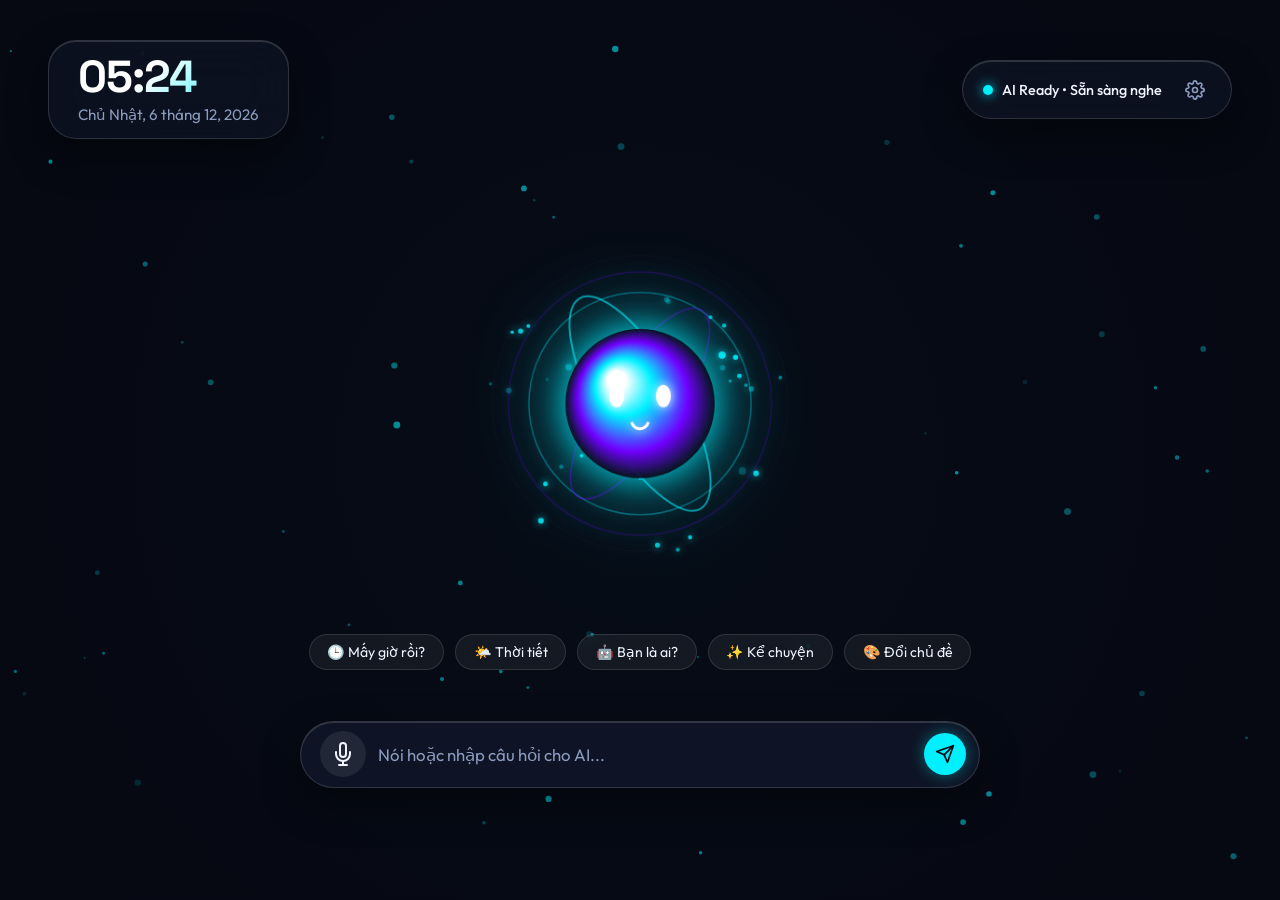
==== AmazingDesktop.app/Contents/Resources/web/index.html @ abd6009e "ok" ====
<!DOCTYPE html>
<html lang="vi">
<head>
    <meta charset="UTF-8">
    <meta name="viewport" content="width=device-width, initial-scale=1.0">
    <title>Amazing Desktop Mac - Interactive AI Web Wallpaper</title>
    <!-- Google Fonts -->
    <link rel="preconnect" href="https://fonts.googleapis.com">
    <link rel="preconnect" href="https://fonts.gstatic.com" crossorigin>
    <link href="https://fonts.googleapis.com/css2?family=Outfit:wght@300;400;500;600;700&family=Space+Grotesk:wght@400;500;700&display=swap" rel="stylesheet">
    <link rel="stylesheet" href="css/style.css">
</head>
<body class="theme-cyan">
    <!-- Dynamic Ambient Background Canvas -->
    <canvas id="bgCanvas"></canvas>

    <!-- Main Wallpaper Container -->
    <main class="wallpaper-container">
        
        <!-- Top Status Bar & Clock Widget -->
        <header class="top-bar">
            <div class="clock-widget glass-card">
                <div class="time-display" id="timeDisplay">00:00<span class="seconds-display" id="secondsDisplay">:00</span></div>
                <div class="date-display" id="dateDisplay">Thứ Năm, 10 Tháng 9, 2026</div>
            </div>

            <div class="ai-status-widget glass-card">
                <div class="status-indicator" id="statusIndicator">
                    <span class="status-dot"></span>
                    <span class="status-text" id="statusText">AI Ready • Sẵn sàng nghe</span>
                </div>
                <button class="settings-toggle-btn" id="settingsToggleBtn" title="Cài đặt & Theme">
                    <svg width="20" height="20" viewBox="0 0 24 24" fill="none" stroke="currentColor" stroke-width="2" stroke-linecap="round" stroke-linejoin="round">
                        <circle cx="12" cy="12" r="3"></circle>
                        <path d="M19.4 15a1.65 1.65 0 0 0 .33 1.82l.06.06a2 2 0 0 1 0 2.83 2 2 0 0 1-2.83 0l-.06-.06a1.65 1.65 0 0 0-1.82-.33 1.65 1.65 0 0 0-1 1.51V21a2 2 0 0 1-2 2 2 2 0 0 1-2-2v-.09A1.65 1.65 0 0 0 9 19.4a1.65 1.65 0 0 0-1.82.33l-.06.06a2 2 0 0 1-2.83 0 2 2 0 0 1 0-2.83l.06-.06a1.65 1.65 0 0 0 .33-1.82 1.65 1.65 0 0 0-1.51-1H3a2 2 0 0 1-2-2 2 2 0 0 1 2-2h.09A1.65 1.65 0 0 0 4.6 9a1.65 1.65 0 0 0-.33-1.82l-.06-.06a2 2 0 0 1 0-2.83 2 2 0 0 1 2.83 0l.06.06a1.65 1.65 0 0 0 1.82.33H9a1.65 1.65 0 0 0 1-1.51V3a2 2 0 0 1 2-2 2 2 0 0 1 2 2v.09a1.65 1.65 0 0 0 1 1.51 1.65 1.65 0 0 0 1.82-.33l.06-.06a2 2 0 0 1 2.83 0 2 2 0 0 1 0 2.83l-.06.06a1.65 1.65 0 0 0-.33 1.82V9a1.65 1.65 0 0 0 1.51 1H21a2 2 0 0 1 2 2 2 2 0 0 1-2 2h-.09a1.65 1.65 0 0 0-1.51 1z"></path>
                    </svg>
                </button>
            </div>
        </header>

        <!-- Center AI Character Stage -->
        <section class="character-stage">
            <!-- Floating Speech Bubble Overlay -->
            <div class="speech-bubble glass-card" id="speechBubble">
                <div class="bubble-tag" id="bubbleTag">AI Companion</div>
                <div class="bubble-content" id="bubbleText">Xin chào! Tôi là AI Companion trên hình nền của bạn. Hãy nhấn nút micro hoặc nói chuyện để giao tiếp!</div>
            </div>

            <!-- Canvas AI Character & Audio Visualizer Ring -->
            <div class="avatar-canvas-wrapper" id="avatarWrapper">
                <canvas id="characterCanvas" width="450" height="450"></canvas>
            </div>

            <!-- Quick Action Chips -->
            <div class="quick-chips">
                <button class="chip-btn" data-query="Mấy giờ rồi?">🕒 Mấy giờ rồi?</button>
                <button class="chip-btn" data-query="Thời tiết hôm nay thế nào?">🌤️ Thời tiết</button>
                <button class="chip-btn" data-query="Giới thiệu bản thân đi">🤖 Bạn là ai?</button>
                <button class="chip-btn" data-query="Kể cho tôi một câu chuyện ngắn">✨ Kể chuyện</button>
                <button class="chip-btn" data-query="Đổi màu hình nền">🎨 Đổi chủ đề</button>
            </div>
        </section>

        <!-- Bottom Controls & Chat Input Bar -->
        <footer class="bottom-bar">
            <div class="chat-input-wrapper glass-card">
                <button class="mic-btn" id="micBtn" title="Bật/Tắt Micro lắng nghe">
                    <svg width="24" height="24" viewBox="0 0 24 24" fill="none" stroke="currentColor" stroke-width="2" stroke-linecap="round" stroke-linejoin="round">
                        <path d="M12 1a3 3 0 0 0-3 3v8a3 3 0 0 0 6 0V4a3 3 0 0 0-3-3z"></path>
                        <path d="M19 10v2a7 7 0 0 1-14 0v-2"></path>
                        <line x1="12" y1="19" x2="12" y2="23"></line>
                        <line x1="8" y1="23" x2="16" y2="23"></line>
                    </svg>
                </button>
                <input type="text" id="chatInput" placeholder="Nói hoặc nhập câu hỏi cho AI..." autocomplete="off">
                <button class="send-btn" id="sendBtn" title="Gửi tin nhắn">
                    <svg width="20" height="20" viewBox="0 0 24 24" fill="none" stroke="currentColor" stroke-width="2" stroke-linecap="round" stroke-linejoin="round">
                        <line x1="22" y1="2" x2="11" y2="13"></line>
                        <polygon points="22 2 15 22 11 13 2 9 22 2"></polygon>
                    </svg>
                </button>
            </div>
        </footer>

        <!-- Settings & Customization Drawer Panel -->
        <div class="settings-drawer glass-card" id="settingsDrawer">
            <div class="drawer-header">
                <h3>Cấu hình AI Wallpaper</h3>
                <button class="close-drawer-btn" id="closeDrawerBtn">&times;</button>
            </div>
            <div class="drawer-body">
                <div class="setting-group">
                    <label for="apiKeyInput">Gemini API Key (Tùy chọn)</label>
                    <input type="password" id="apiKeyInput" placeholder="AIzaSy... (Nếu không nhập sẽ dùng Offline AI)">
                    <small>Nhập API Key từ Google AI Studio để AI trả lời thông minh theo ngữ cảnh.</small>
                </div>

                <div class="setting-group">
                    <label>Chủ đề giao diện (Theme)</label>
                    <div class="theme-options">
                        <button class="theme-btn active" data-theme="theme-cyan">Cyber Cyan</button>
                        <button class="theme-btn" data-theme="theme-purple">Deep Purple</button>
                        <button class="theme-btn" data-theme="theme-emerald">Emerald Aurora</button>
                        <button class="theme-btn" data-theme="theme-sunset">Neon Sunset</button>
                    </div>
                </div>

                <div class="setting-group">
                    <label for="voiceSelect">Giọng nói AI (TTS Voice)</label>
                    <select id="voiceSelect"></select>
                </div>

                <div class="setting-group">
                    <label for="particleDensity">Mật độ hạt hiệu ứng</label>
                    <input type="range" id="particleDensity" min="20" max="120" value="60">
                </div>

                <div class="setting-group">
                    <button class="save-settings-btn" id="saveSettingsBtn">Lưu Cài Đặt</button>
                </div>
            </div>
        </div>

    </main>

    <!-- Scripts -->
    <script src="js/ai.js"></script>
    <script src="js/voice.js"></script>
    <script src="js/character.js"></script>
    <script src="js/app.js"></script>
</body>
</html>
---- AmazingDesktop.app/Contents/Resources/web/css/style.css ----
/* ==========================================================================
   Amazing Desktop Mac - CSS Design System & Theme Styling
   ========================================================================== */

:root {
    /* Base Color Tokens */
    --font-primary: 'Outfit', sans-serif;
    --font-mono: 'Space Grotesk', monospace;
    
    --bg-dark: #070913;
    --card-bg: rgba(18, 24, 43, 0.55);
    --card-border: rgba(255, 255, 255, 0.14);
    --card-border-glow: rgba(0, 240, 255, 0.4);
    
    /* Default Theme: Cyber Cyan */
    --primary-color: #00f0ff;
    --primary-glow: rgba(0, 240, 255, 0.4);
    --secondary-color: #7000ff;
    --accent-color: #ff007b;
    --text-main: #f0f4ff;
    --text-muted: #8a9bbd;
    --glass-blur: blur(24px);

    --radius-sm: 10px;
    --radius-md: 18px;
    --radius-lg: 28px;
    --radius-full: 9999px;
}

/* Theme Options */
body.theme-purple {
    --primary-color: #a855f7;
    --primary-glow: rgba(168, 85, 247, 0.4);
    --secondary-color: #ec4899;
    --accent-color: #3b82f6;
}

body.theme-emerald {
    --primary-color: #10b981;
    --primary-glow: rgba(16, 185, 129, 0.4);
    --secondary-color: #06b6d4;
    --accent-color: #f59e0b;
}

body.theme-sunset {
    --primary-color: #ff5e62;
    --primary-glow: rgba(255, 94, 98, 0.4);
    --secondary-color: #ff9966;
    --accent-color: #8a2be2;
}

/* Reset & Global Rules */
* {
    margin: 0;
    padding: 0;
    box-sizing: border-box;
    user-select: none;
    -webkit-user-select: none;
}

input, textarea, select {
    user-select: text !important;
    -webkit-user-select: text !important;
}

html, body {
    width: 100vw;
    height: 100vh;
    overflow: hidden;
    background-color: var(--bg-dark);
    font-family: var(--font-primary);
    color: var(--text-main);
}

/* Canvas Background */
#bgCanvas {
    position: fixed;
    top: 0;
    left: 0;
    width: 100vw;
    height: 100vh;
    z-index: 0;
    pointer-events: none;
}

/* Wallpaper Main Container */
.wallpaper-container {
    position: relative;
    z-index: 1;
    width: 100vw;
    height: 100vh;
    display: flex;
    flex-direction: column;
    justify-content: space-between;
    padding: 2.5rem 3rem;
}

/* Glassmorphism Card Utility */
.glass-card {
    background: var(--card-bg);
    backdrop-filter: var(--glass-blur);
    -webkit-backdrop-filter: var(--glass-blur);
    border: 1px solid var(--card-border);
    box-shadow: 0 16px 40px rgba(0, 0, 0, 0.37),
                inset 0 1px 0 rgba(255, 255, 255, 0.15);
    border-radius: var(--radius-md);
    transition: all 0.3s cubic-bezier(0.16, 1, 0.3, 1);
}

/* Top Bar Styling */
.top-bar {
    display: flex;
    justify-content: space-between;
    align-items: center;
    width: 100%;
}

.clock-widget {
    padding: 0.9rem 1.8rem;
    border-radius: var(--radius-lg);
}

.time-display {
    font-family: var(--font-mono);
    font-size: 2.8rem;
    font-weight: 700;
    line-height: 1;
    letter-spacing: -1px;
    background: linear-gradient(135deg, #ffffff 40%, var(--primary-color) 100%);
    -webkit-background-clip: text;
    -webkit-text-fill-color: transparent;
}

.seconds-display {
    font-size: 1.5rem;
    opacity: 0.8;
}

.date-display {
    font-size: 0.95rem;
    color: var(--text-muted);
    margin-top: 0.3rem;
    font-weight: 400;
}

/* AI Status Widget */
.ai-status-widget {
    display: flex;
    align-items: center;
    gap: 1rem;
    padding: 0.75rem 1.25rem;
    border-radius: var(--radius-full);
}

.status-indicator {
    display: flex;
    align-items: center;
    gap: 0.6rem;
}

.status-dot {
    width: 10px;
    height: 10px;
    border-radius: 50%;
    background-color: var(--primary-color);
    box-shadow: 0 0 12px var(--primary-color);
    animation: statusPulse 2s infinite ease-in-out;
}

@keyframes statusPulse {
    0%, 100% { transform: scale(1); opacity: 1; }
    50% { transform: scale(1.3); opacity: 0.6; }
}

.status-text {
    font-size: 0.9rem;
    font-weight: 500;
    color: var(--text-main);
}

.settings-toggle-btn {
    background: transparent;
    border: none;
    color: var(--text-muted);
    cursor: pointer;
    display: flex;
    align-items: center;
    justify-content: center;
    padding: 0.4rem;
    border-radius: 50%;
    transition: all 0.2s ease;
}

.settings-toggle-btn:hover {
    color: var(--primary-color);
    background: rgba(255, 255, 255, 0.08);
    transform: rotate(45deg);
}

/* Center Character Stage */
.character-stage {
    display: flex;
    flex-direction: column;
    align-items: center;
    justify-content: center;
    position: relative;
    margin: auto 0;
}

/* Speech Bubble */
.speech-bubble {
    position: absolute;
    top: -100px;
    max-width: 480px;
    padding: 1rem 1.5rem;
    border-radius: var(--radius-md);
    text-align: center;
    opacity: 0;
    transform: translateY(15px) scale(0.95);
    transition: all 0.4s cubic-bezier(0.34, 1.56, 0.64, 1);
    pointer-events: none;
    z-index: 10;
}

.speech-bubble.active {
    opacity: 1;
    transform: translateY(0) scale(1);
    pointer-events: auto;
}

.bubble-tag {
    font-size: 0.75rem;
    text-transform: uppercase;
    letter-spacing: 1px;
    color: var(--primary-color);
    margin-bottom: 0.3rem;
    font-weight: 600;
}

.bubble-content {
    font-size: 1.05rem;
    line-height: 1.45;
    color: var(--text-main);
}

/* Avatar Canvas Wrapper */
.avatar-canvas-wrapper {
    position: relative;
    width: 420px;
    height: 420px;
    display: flex;
    align-items: center;
    justify-content: center;
}

#characterCanvas {
    width: 100%;
    height: 100%;
    cursor: pointer;
    filter: drop-shadow(0 0 35px var(--primary-glow));
    transition: transform 0.3s ease;
}

#characterCanvas:hover {
    transform: scale(1.03);
}

/* Quick Chips */
.quick-chips {
    display: flex;
    flex-wrap: wrap;
    justify-content: center;
    gap: 0.7rem;
    margin-top: 1.5rem;
}

.chip-btn {
    background: rgba(255, 255, 255, 0.06);
    border: 1px solid rgba(255, 255, 255, 0.12);
    color: var(--text-main);
    padding: 0.5rem 1.1rem;
    border-radius: var(--radius-full);
    font-size: 0.88rem;
    font-family: var(--font-primary);
    cursor: pointer;
    backdrop-filter: blur(10px);
    transition: all 0.25s ease;
}

.chip-btn:hover {
    background: rgba(255, 255, 255, 0.15);
    border-color: var(--primary-color);
    box-shadow: 0 0 16px var(--primary-glow);
    transform: translateY(-2px);
}

/* Bottom Bar Chat Input */
.bottom-bar {
    width: 100%;
    display: flex;
    justify-content: center;
    margin-bottom: 4.5rem; /* Elevates chat bar safely above macOS Dock */
    position: relative;
    z-index: 20;
}

.chat-input-wrapper {
    width: 100%;
    max-width: 680px;
    display: flex;
    align-items: center;
    padding: 0.6rem 0.8rem 0.6rem 1.2rem;
    border-radius: var(--radius-full);
    gap: 0.75rem;
    background: rgba(18, 24, 43, 0.75);
    border: 1px solid var(--card-border);
    transition: all 0.3s ease;
}

.chat-input-wrapper:focus-within {
    border-color: var(--primary-color);
    box-shadow: 0 0 25px var(--primary-glow);
    background: rgba(18, 24, 43, 0.9);
}

.mic-btn {
    width: 46px;
    height: 46px;
    border-radius: 50%;
    border: none;
    background: rgba(255, 255, 255, 0.08);
    color: var(--text-main);
    display: flex;
    align-items: center;
    justify-content: center;
    cursor: pointer;
    transition: all 0.3s ease;
    flex-shrink: 0;
}

.mic-btn:hover {
    background: rgba(255, 255, 255, 0.18);
    color: var(--primary-color);
}

.mic-btn.listening {
    background: #ff0055;
    color: #ffffff;
    box-shadow: 0 0 25px #ff0055;
    animation: micPulse 1.2s infinite ease-in-out;
}

@keyframes micPulse {
    0%, 100% { transform: scale(1); }
    50% { transform: scale(1.1); }
}

.chat-input-wrapper input {
    flex: 1;
    background: transparent;
    border: none;
    outline: none;
    color: var(--text-main);
    font-size: 1.05rem;
    font-family: var(--font-primary);
    padding: 0.3rem 0;
    cursor: text;
}

.chat-input-wrapper input::placeholder {
    color: var(--text-muted);
}

.send-btn {
    width: 42px;
    height: 42px;
    border-radius: 50%;
    border: none;
    background: var(--primary-color);
    color: #070913;
    display: flex;
    align-items: center;
    justify-content: center;
    cursor: pointer;
    transition: all 0.25s ease;
    box-shadow: 0 0 15px var(--primary-glow);
    flex-shrink: 0;
}

.send-btn:hover {
    transform: scale(1.08);
    box-shadow: 0 0 25px var(--primary-color);
}

/* Settings Drawer Panel */
.settings-drawer {
    position: fixed;
    top: 50%;
    left: 50%;
    transform: translate(-50%, -50%) scale(0.9);
    width: 90%;
    max-width: 480px;
    z-index: 100;
    opacity: 0;
    pointer-events: none;
    transition: all 0.35s cubic-bezier(0.16, 1, 0.3, 1);
    padding: 1.8rem;
    border-radius: var(--radius-lg);
}

.settings-drawer.open {
    opacity: 1;
    pointer-events: auto;
    transform: translate(-50%, -50%) scale(1);
}

.drawer-header {
    display: flex;
    justify-content: space-between;
    align-items: center;
    margin-bottom: 1.5rem;
    border-bottom: 1px solid rgba(255, 255, 255, 0.1);
    padding-bottom: 0.8rem;
}

.drawer-header h3 {
    font-size: 1.25rem;
    font-weight: 600;
    color: var(--primary-color);
}

.close-drawer-btn {
    background: transparent;
    border: none;
    color: var(--text-muted);
    font-size: 1.8rem;
    cursor: pointer;
    line-height: 1;
}

.setting-group {
    margin-bottom: 1.4rem;
    display: flex;
    flex-direction: column;
    gap: 0.5rem;
}

.setting-group label {
    font-size: 0.9rem;
    font-weight: 500;
    color: var(--text-main);
}

.setting-group input[type="text"],
.setting-group input[type="password"],
.setting-group select {
    width: 100%;
    padding: 0.75rem 1rem;
    background: rgba(0, 0, 0, 0.4);
    border: 1px solid rgba(255, 255, 255, 0.15);
    border-radius: var(--radius-sm);
    color: var(--text-main);
    font-family: var(--font-primary);
    font-size: 0.92rem;
    outline: none;
}

.setting-group input:focus,
.setting-group select:focus {
    border-color: var(--primary-color);
    box-shadow: 0 0 12px var(--primary-glow);
}

.setting-group small {
    font-size: 0.78rem;
    color: var(--text-muted);
}

.theme-options {
    display: grid;
    grid-template-columns: repeat(2, 1fr);
    gap: 0.6rem;
}

.theme-btn {
    padding: 0.6rem;
    background: rgba(255, 255, 255, 0.05);
    border: 1px solid rgba(255, 255, 255, 0.12);
    border-radius: var(--radius-sm);
    color: var(--text-main);
    cursor: pointer;
    font-family: var(--font-primary);
    font-size: 0.85rem;
    transition: all 0.2s ease;
}

.theme-btn.active, .theme-btn:hover {
    border-color: var(--primary-color);
    background: rgba(255, 255, 255, 0.15);
    color: var(--primary-color);
}

.save-settings-btn {
    width: 100%;
    padding: 0.85rem;
    background: var(--primary-color);
    color: #070913;
    border: none;
    border-radius: var(--radius-sm);
    font-weight: 600;
    font-size: 0.95rem;
    cursor: pointer;
    transition: all 0.2s ease;
    box-shadow: 0 0 20px var(--primary-glow);
}

.save-settings-btn:hover {
    transform: translateY(-2px);
    box-shadow: 0 0 30px var(--primary-color);
}
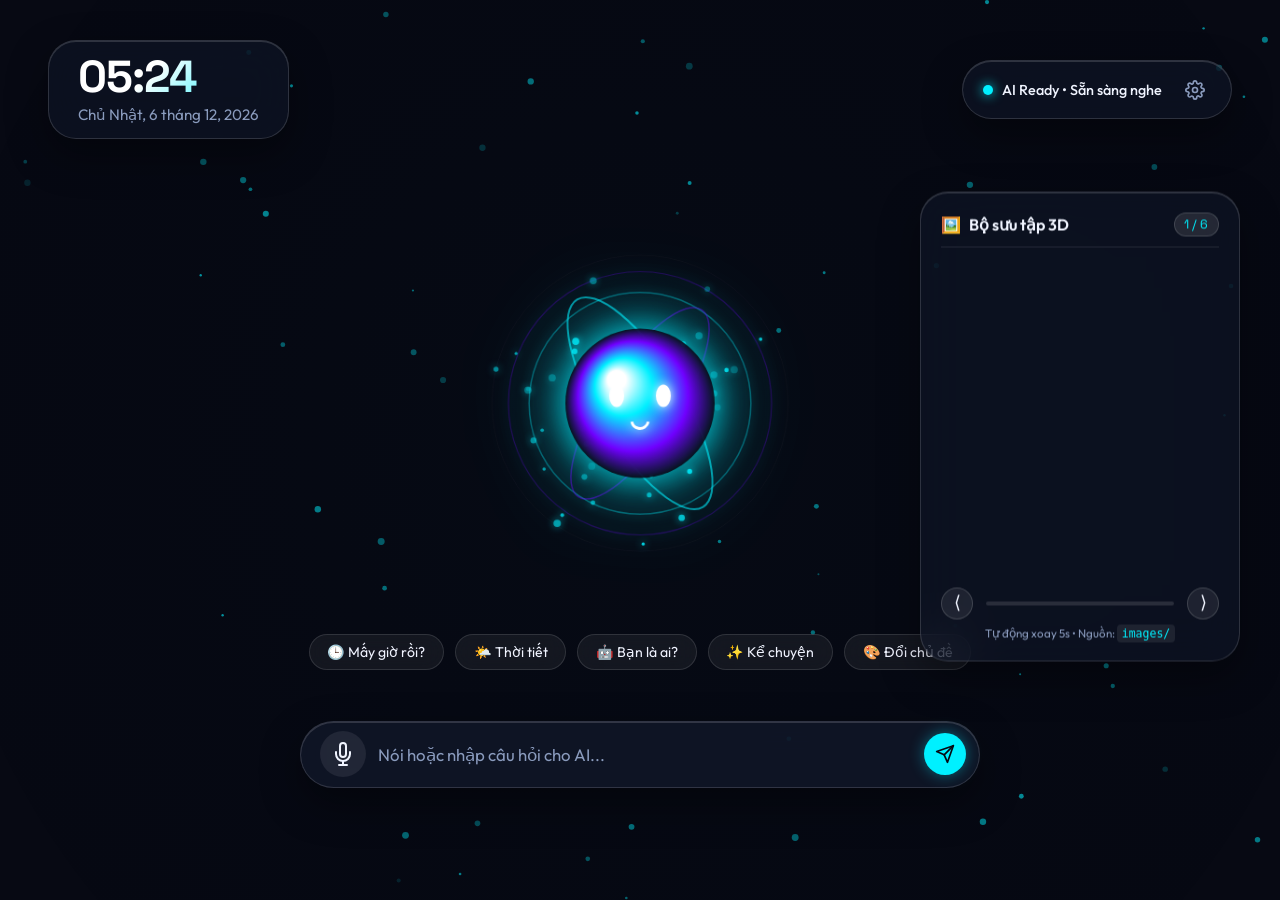
==== commit 8b25854e: "ok" ====
--- a/AmazingDesktop.app/Contents/Resources/web/index.html
+++ b/AmazingDesktop.app/Contents/Resources/web/index.html
@@ -60,6 +60,34 @@
                 <button class="chip-btn" data-query="Đổi màu hình nền">🎨 Đổi chủ đề</button>
             </div>
         </section>
+
+        <!-- Right Side 3D Spatial Gallery Slider Widget -->
+        <aside class="spatial-slider-widget glass-card">
+            <div class="slider-widget-header">
+                <div class="slider-header-title">
+                    <span class="slider-icon">🖼️</span>
+                    <h3>Bộ sưu tập 3D</h3>
+                </div>
+                <span class="active-slide-badge" id="slideBadge">1 / 6</span>
+            </div>
+            
+            <div class="slider-3d-stage" id="slider3DStage">
+                <div class="slider-3d-carousel" id="slider3DCarousel">
+                    <!-- 3D Cards rendered dynamically by js/slider.js -->
+                </div>
+            </div>
+
+            <div class="slider-widget-footer">
+                <div class="slider-controls">
+                    <button class="slider-nav-btn" id="prevSlideBtn" title="Hình trước">&lang;</button>
+                    <div class="slider-progress-track">
+                        <div class="slider-progress-bar" id="sliderProgress"></div>
+                    </div>
+                    <button class="slider-nav-btn" id="nextSlideBtn" title="Hình sau">&rang;</button>
+                </div>
+                <small class="slider-hint">Tự động xoay 5s • Nguồn: <code>images/</code></small>
+            </div>
+        </aside>
 
         <!-- Bottom Controls & Chat Input Bar -->
         <footer class="bottom-bar">
@@ -127,6 +155,7 @@
     <script src="js/ai.js"></script>
     <script src="js/voice.js"></script>
     <script src="js/character.js"></script>
+    <script src="js/slider.js"></script>
     <script src="js/app.js"></script>
 </body>
 </html>
--- a/AmazingDesktop.app/Contents/Resources/web/css/style.css
+++ b/AmazingDesktop.app/Contents/Resources/web/css/style.css
@@ -438,11 +438,197 @@
     line-height: 1;
 }
 
-.setting-group {
-    margin-bottom: 1.4rem;
+/* ==========================================================================
+   Right-Side 3D Spatial Gallery Widget
+   ========================================================================== */
+
+.spatial-slider-widget {
+    position: fixed;
+    right: 2.5rem;
+    top: 50%;
+    transform: translateY(-55%);
+    width: 320px;
+    height: 470px;
+    padding: 1.25rem;
     display: flex;
     flex-direction: column;
+    justify-content: space-between;
+    z-index: 15;
+    border-radius: var(--radius-lg);
+}
+
+.slider-widget-header {
+    display: flex;
+    justify-content: space-between;
+    align-items: center;
+    border-bottom: 1px solid rgba(255, 255, 255, 0.1);
+    padding-bottom: 0.6rem;
+}
+
+.slider-header-title {
+    display: flex;
+    align-items: center;
     gap: 0.5rem;
+}
+
+.slider-header-title h3 {
+    font-size: 1rem;
+    font-weight: 600;
+    color: var(--text-main);
+}
+
+.active-slide-badge {
+    font-family: var(--font-mono);
+    font-size: 0.78rem;
+    padding: 0.2rem 0.6rem;
+    border-radius: var(--radius-full);
+    background: rgba(255, 255, 255, 0.1);
+    color: var(--primary-color);
+    border: 1px solid var(--card-border);
+}
+
+/* 3D Perspective Stage */
+.slider-3d-stage {
+    width: 100%;
+    height: 310px;
+    perspective: 800px;
+    position: relative;
+    display: flex;
+    align-items: center;
+    justify-content: center;
+}
+
+.slider-3d-carousel {
+    width: 100%;
+    height: 100%;
+    position: absolute;
+    transform-style: preserve-3d;
+    transition: transform 0.8s cubic-bezier(0.25, 1, 0.5, 1);
+}
+
+.slider-card {
+    position: absolute;
+    width: 190px;
+    height: 260px;
+    left: 50%;
+    top: 50%;
+    margin-left: -95px;
+    margin-top: -130px;
+    border-radius: var(--radius-md);
+    overflow: hidden;
+    border: 1px solid var(--card-border);
+    box-shadow: 0 15px 35px rgba(0, 0, 0, 0.65);
+    transition: all 0.8s cubic-bezier(0.25, 1, 0.5, 1);
+    cursor: pointer;
+    background: #0d1127;
+}
+
+.slider-card img {
+    width: 100%;
+    height: 100%;
+    object-fit: cover;
+    display: block;
+    transition: transform 0.5s ease;
+}
+
+.slider-card.active {
+    border-color: var(--primary-color);
+    box-shadow: 0 0 25px var(--primary-glow), 0 20px 45px rgba(0, 0, 0, 0.8);
+}
+
+.slider-card.active img {
+    transform: scale(1.04);
+}
+
+.card-overlay {
+    position: absolute;
+    bottom: 0;
+    left: 0;
+    width: 100%;
+    padding: 0.8rem;
+    background: linear-gradient(0deg, rgba(7, 9, 19, 0.95) 0%, rgba(7, 9, 19, 0) 100%);
+    display: flex;
+    flex-direction: column;
+    gap: 0.2rem;
+}
+
+.card-index-tag {
+    font-family: var(--font-mono);
+    font-size: 0.7rem;
+    color: var(--primary-color);
+    font-weight: 600;
+}
+
+.card-title {
+    font-size: 0.85rem;
+    font-weight: 600;
+    color: var(--text-main);
+    white-space: nowrap;
+    overflow: hidden;
+    text-overflow: ellipsis;
+}
+
+/* Slider Controls & 5-Second Progress Track */
+.slider-widget-footer {
+    display: flex;
+    flex-direction: column;
+    gap: 0.4rem;
+    align-items: center;
+}
+
+.slider-controls {
+    display: flex;
+    align-items: center;
+    width: 100%;
+    gap: 0.8rem;
+}
+
+.slider-nav-btn {
+    background: rgba(255, 255, 255, 0.08);
+    border: 1px solid rgba(255, 255, 255, 0.15);
+    color: var(--text-main);
+    width: 32px;
+    height: 32px;
+    border-radius: 50%;
+    display: flex;
+    align-items: center;
+    justify-content: center;
+    cursor: pointer;
+    font-size: 1.1rem;
+    transition: all 0.2s ease;
+}
+
+.slider-nav-btn:hover {
+    background: var(--primary-color);
+    color: #070913;
+    box-shadow: 0 0 12px var(--primary-glow);
+}
+
+.slider-progress-track {
+    flex: 1;
+    height: 4px;
+    background: rgba(255, 255, 255, 0.12);
+    border-radius: var(--radius-full);
+    overflow: hidden;
+}
+
+.slider-progress-bar {
+    width: 0%;
+    height: 100%;
+    background: var(--primary-color);
+    box-shadow: 0 0 10px var(--primary-color);
+}
+
+.slider-hint {
+    font-size: 0.72rem;
+    color: var(--text-muted);
+}
+
+.slider-hint code {
+    color: var(--primary-color);
+    background: rgba(255, 255, 255, 0.08);
+    padding: 0.1rem 0.3rem;
+    border-radius: 4px;
 }
 
 .setting-group label {
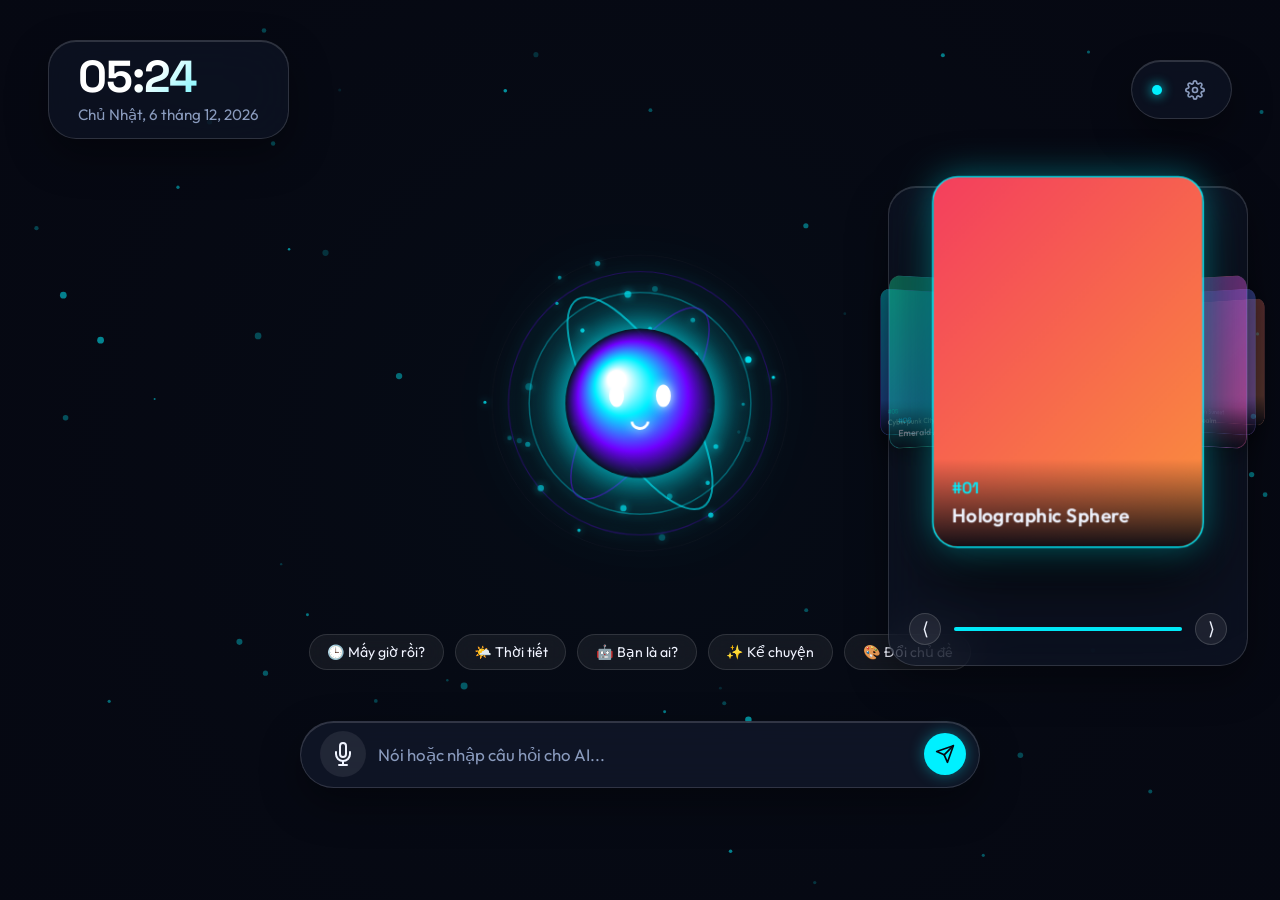
==== commit e2789336: "ok" ====
--- a/AmazingDesktop.app/Contents/Resources/web/index.html
+++ b/AmazingDesktop.app/Contents/Resources/web/index.html
@@ -1,5 +1,6 @@
 <!DOCTYPE html>
 <html lang="vi">
+
 <head>
     <meta charset="UTF-8">
     <meta name="viewport" content="width=device-width, initial-scale=1.0">
@@ -7,32 +8,39 @@
     <!-- Google Fonts -->
     <link rel="preconnect" href="https://fonts.googleapis.com">
     <link rel="preconnect" href="https://fonts.gstatic.com" crossorigin>
-    <link href="https://fonts.googleapis.com/css2?family=Outfit:wght@300;400;500;600;700&family=Space+Grotesk:wght@400;500;700&display=swap" rel="stylesheet">
+    <link
+        href="https://fonts.googleapis.com/css2?family=Outfit:wght@300;400;500;600;700&family=Space+Grotesk:wght@400;500;700&display=swap"
+        rel="stylesheet">
     <link rel="stylesheet" href="css/style.css">
 </head>
+
 <body class="theme-cyan">
     <!-- Dynamic Ambient Background Canvas -->
     <canvas id="bgCanvas"></canvas>
 
     <!-- Main Wallpaper Container -->
     <main class="wallpaper-container">
-        
+
         <!-- Top Status Bar & Clock Widget -->
         <header class="top-bar">
             <div class="clock-widget glass-card">
-                <div class="time-display" id="timeDisplay">00:00<span class="seconds-display" id="secondsDisplay">:00</span></div>
+                <div class="time-display" id="timeDisplay">00:00<span class="seconds-display"
+                        id="secondsDisplay">:00</span></div>
                 <div class="date-display" id="dateDisplay">Thứ Năm, 10 Tháng 9, 2026</div>
             </div>
 
             <div class="ai-status-widget glass-card">
                 <div class="status-indicator" id="statusIndicator">
                     <span class="status-dot"></span>
-                    <span class="status-text" id="statusText">AI Ready • Sẵn sàng nghe</span>
+                    <!-- <span class="status-text" id="statusText">AI Ready • Sẵn sàng nghe</span> -->
                 </div>
                 <button class="settings-toggle-btn" id="settingsToggleBtn" title="Cài đặt & Theme">
-                    <svg width="20" height="20" viewBox="0 0 24 24" fill="none" stroke="currentColor" stroke-width="2" stroke-linecap="round" stroke-linejoin="round">
+                    <svg width="20" height="20" viewBox="0 0 24 24" fill="none" stroke="currentColor" stroke-width="2"
+                        stroke-linecap="round" stroke-linejoin="round">
                         <circle cx="12" cy="12" r="3"></circle>
-                        <path d="M19.4 15a1.65 1.65 0 0 0 .33 1.82l.06.06a2 2 0 0 1 0 2.83 2 2 0 0 1-2.83 0l-.06-.06a1.65 1.65 0 0 0-1.82-.33 1.65 1.65 0 0 0-1 1.51V21a2 2 0 0 1-2 2 2 2 0 0 1-2-2v-.09A1.65 1.65 0 0 0 9 19.4a1.65 1.65 0 0 0-1.82.33l-.06.06a2 2 0 0 1-2.83 0 2 2 0 0 1 0-2.83l.06-.06a1.65 1.65 0 0 0 .33-1.82 1.65 1.65 0 0 0-1.51-1H3a2 2 0 0 1-2-2 2 2 0 0 1 2-2h.09A1.65 1.65 0 0 0 4.6 9a1.65 1.65 0 0 0-.33-1.82l-.06-.06a2 2 0 0 1 0-2.83 2 2 0 0 1 2.83 0l.06.06a1.65 1.65 0 0 0 1.82.33H9a1.65 1.65 0 0 0 1-1.51V3a2 2 0 0 1 2-2 2 2 0 0 1 2 2v.09a1.65 1.65 0 0 0 1 1.51 1.65 1.65 0 0 0 1.82-.33l.06-.06a2 2 0 0 1 2.83 0 2 2 0 0 1 0 2.83l-.06.06a1.65 1.65 0 0 0-.33 1.82V9a1.65 1.65 0 0 0 1.51 1H21a2 2 0 0 1 2 2 2 2 0 0 1-2 2h-.09a1.65 1.65 0 0 0-1.51 1z"></path>
+                        <path
+                            d="M19.4 15a1.65 1.65 0 0 0 .33 1.82l.06.06a2 2 0 0 1 0 2.83 2 2 0 0 1-2.83 0l-.06-.06a1.65 1.65 0 0 0-1.82-.33 1.65 1.65 0 0 0-1 1.51V21a2 2 0 0 1-2 2 2 2 0 0 1-2-2v-.09A1.65 1.65 0 0 0 9 19.4a1.65 1.65 0 0 0-1.82.33l-.06.06a2 2 0 0 1-2.83 0 2 2 0 0 1 0-2.83l.06-.06a1.65 1.65 0 0 0 .33-1.82 1.65 1.65 0 0 0-1.51-1H3a2 2 0 0 1-2-2 2 2 0 0 1 2-2h.09A1.65 1.65 0 0 0 4.6 9a1.65 1.65 0 0 0-.33-1.82l-.06-.06a2 2 0 0 1 0-2.83 2 2 0 0 1 2.83 0l.06.06a1.65 1.65 0 0 0 1.82.33H9a1.65 1.65 0 0 0 1-1.51V3a2 2 0 0 1 2-2 2 2 0 0 1 2 2v.09a1.65 1.65 0 0 0 1 1.51 1.65 1.65 0 0 0 1.82-.33l.06-.06a2 2 0 0 1 2.83 0 2 2 0 0 1 0 2.83l-.06.06a1.65 1.65 0 0 0-.33 1.82V9a1.65 1.65 0 0 0 1.51 1H21a2 2 0 0 1 2 2 2 2 0 0 1-2 2h-.09a1.65 1.65 0 0 0-1.51 1z">
+                        </path>
                     </svg>
                 </button>
             </div>
@@ -43,7 +51,8 @@
             <!-- Floating Speech Bubble Overlay -->
             <div class="speech-bubble glass-card" id="speechBubble">
                 <div class="bubble-tag" id="bubbleTag">AI Companion</div>
-                <div class="bubble-content" id="bubbleText">Xin chào! Tôi là AI Companion trên hình nền của bạn. Hãy nhấn nút micro hoặc nói chuyện để giao tiếp!</div>
+                <div class="bubble-content" id="bubbleText">Xin chào! Tôi là AI Companion trên hình nền của bạn. Hãy
+                    nhấn nút micro hoặc nói chuyện để giao tiếp!</div>
             </div>
 
             <!-- Canvas AI Character & Audio Visualizer Ring -->
@@ -63,14 +72,14 @@
 
         <!-- Right Side 3D Spatial Gallery Slider Widget -->
         <aside class="spatial-slider-widget glass-card">
-            <div class="slider-widget-header">
+            <!-- <div class="slider-widget-header">
                 <div class="slider-header-title">
                     <span class="slider-icon">🖼️</span>
                     <h3>Bộ sưu tập 3D</h3>
                 </div>
                 <span class="active-slide-badge" id="slideBadge">1 / 6</span>
-            </div>
-            
+            </div> -->
+
             <div class="slider-3d-stage" id="slider3DStage">
                 <div class="slider-3d-carousel" id="slider3DCarousel">
                     <!-- 3D Cards rendered dynamically by js/slider.js -->
@@ -85,7 +94,7 @@
                     </div>
                     <button class="slider-nav-btn" id="nextSlideBtn" title="Hình sau">&rang;</button>
                 </div>
-                <small class="slider-hint">Tự động xoay 5s • Nguồn: <code>images/</code></small>
+                <!-- <small class="slider-hint">Tự động xoay 5s • Nguồn: <code>images/</code></small> -->
             </div>
         </aside>
 
@@ -93,7 +102,8 @@
         <footer class="bottom-bar">
             <div class="chat-input-wrapper glass-card">
                 <button class="mic-btn" id="micBtn" title="Bật/Tắt Micro lắng nghe">
-                    <svg width="24" height="24" viewBox="0 0 24 24" fill="none" stroke="currentColor" stroke-width="2" stroke-linecap="round" stroke-linejoin="round">
+                    <svg width="24" height="24" viewBox="0 0 24 24" fill="none" stroke="currentColor" stroke-width="2"
+                        stroke-linecap="round" stroke-linejoin="round">
                         <path d="M12 1a3 3 0 0 0-3 3v8a3 3 0 0 0 6 0V4a3 3 0 0 0-3-3z"></path>
                         <path d="M19 10v2a7 7 0 0 1-14 0v-2"></path>
                         <line x1="12" y1="19" x2="12" y2="23"></line>
@@ -102,7 +112,8 @@
                 </button>
                 <input type="text" id="chatInput" placeholder="Nói hoặc nhập câu hỏi cho AI..." autocomplete="off">
                 <button class="send-btn" id="sendBtn" title="Gửi tin nhắn">
-                    <svg width="20" height="20" viewBox="0 0 24 24" fill="none" stroke="currentColor" stroke-width="2" stroke-linecap="round" stroke-linejoin="round">
+                    <svg width="20" height="20" viewBox="0 0 24 24" fill="none" stroke="currentColor" stroke-width="2"
+                        stroke-linecap="round" stroke-linejoin="round">
                         <line x1="22" y1="2" x2="11" y2="13"></line>
                         <polygon points="22 2 15 22 11 13 2 9 22 2"></polygon>
                     </svg>
@@ -158,4 +169,5 @@
     <script src="js/slider.js"></script>
     <script src="js/app.js"></script>
 </body>
-</html>
+
+</html>
--- a/AmazingDesktop.app/Contents/Resources/web/css/style.css
+++ b/AmazingDesktop.app/Contents/Resources/web/css/style.css
@@ -444,11 +444,11 @@
 
 .spatial-slider-widget {
     position: fixed;
-    right: 2.5rem;
+    right: 2rem;
     top: 50%;
     transform: translateY(-55%);
-    width: 320px;
-    height: 470px;
+    width: 360px;
+    height: 480px;
     padding: 1.25rem;
     display: flex;
     flex-direction: column;
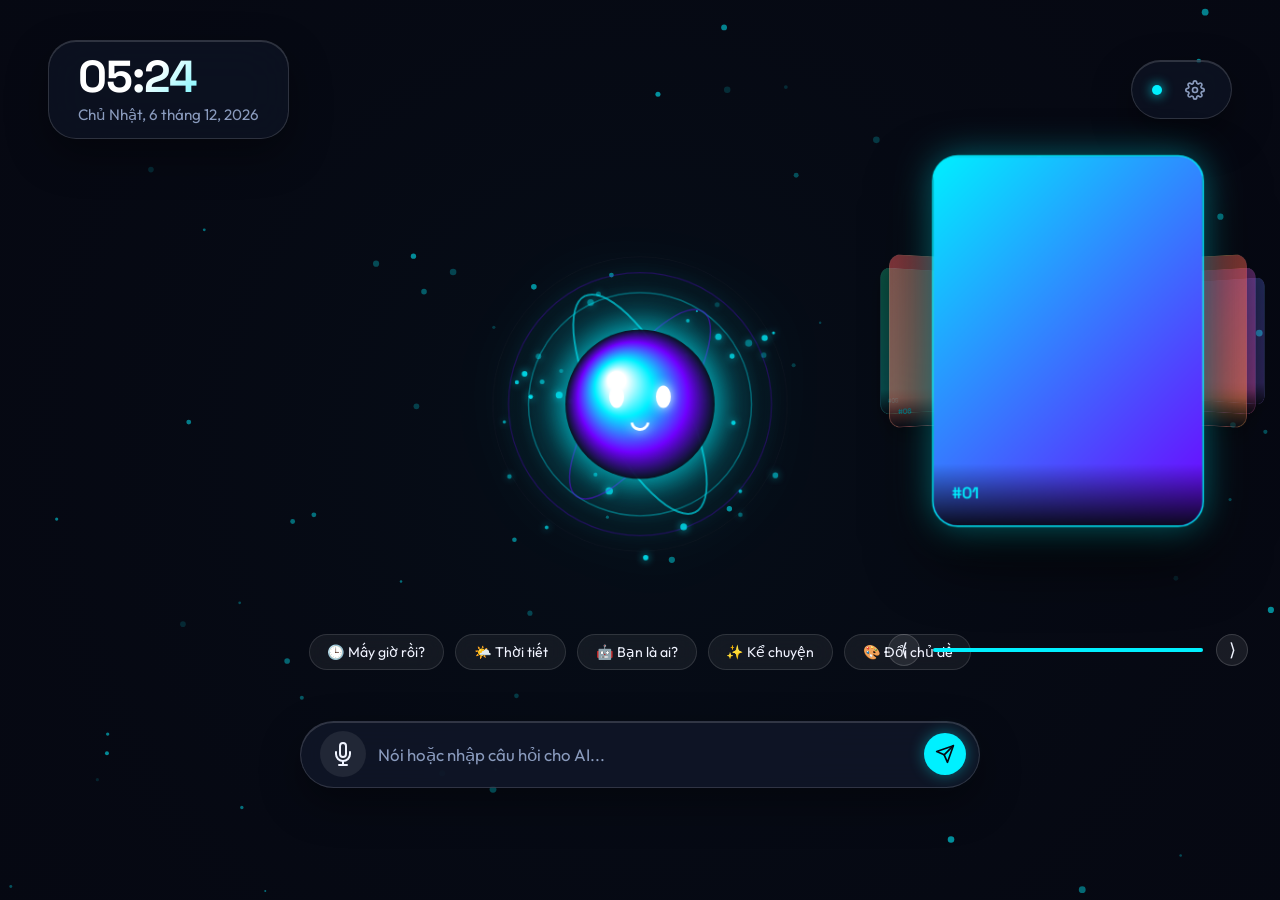
==== commit 9b88631e: "ok" ====
--- a/AmazingDesktop.app/Contents/Resources/web/index.html
+++ b/AmazingDesktop.app/Contents/Resources/web/index.html
@@ -71,7 +71,7 @@
         </section>
 
         <!-- Right Side 3D Spatial Gallery Slider Widget -->
-        <aside class="spatial-slider-widget glass-card">
+        <aside class="spatial-slider-widget">
             <!-- <div class="slider-widget-header">
                 <div class="slider-header-title">
                     <span class="slider-icon">🖼️</span>
--- a/AmazingDesktop.app/Contents/Resources/web/css/style.css
+++ b/AmazingDesktop.app/Contents/Resources/web/css/style.css
@@ -449,12 +449,16 @@
     transform: translateY(-55%);
     width: 360px;
     height: 480px;
-    padding: 1.25rem;
+    padding: 0;
     display: flex;
     flex-direction: column;
     justify-content: space-between;
     z-index: 15;
-    border-radius: var(--radius-lg);
+    background: transparent;
+    border: none;
+    box-shadow: none;
+    backdrop-filter: none;
+    -webkit-backdrop-filter: none;
 }
 
 .slider-widget-header {
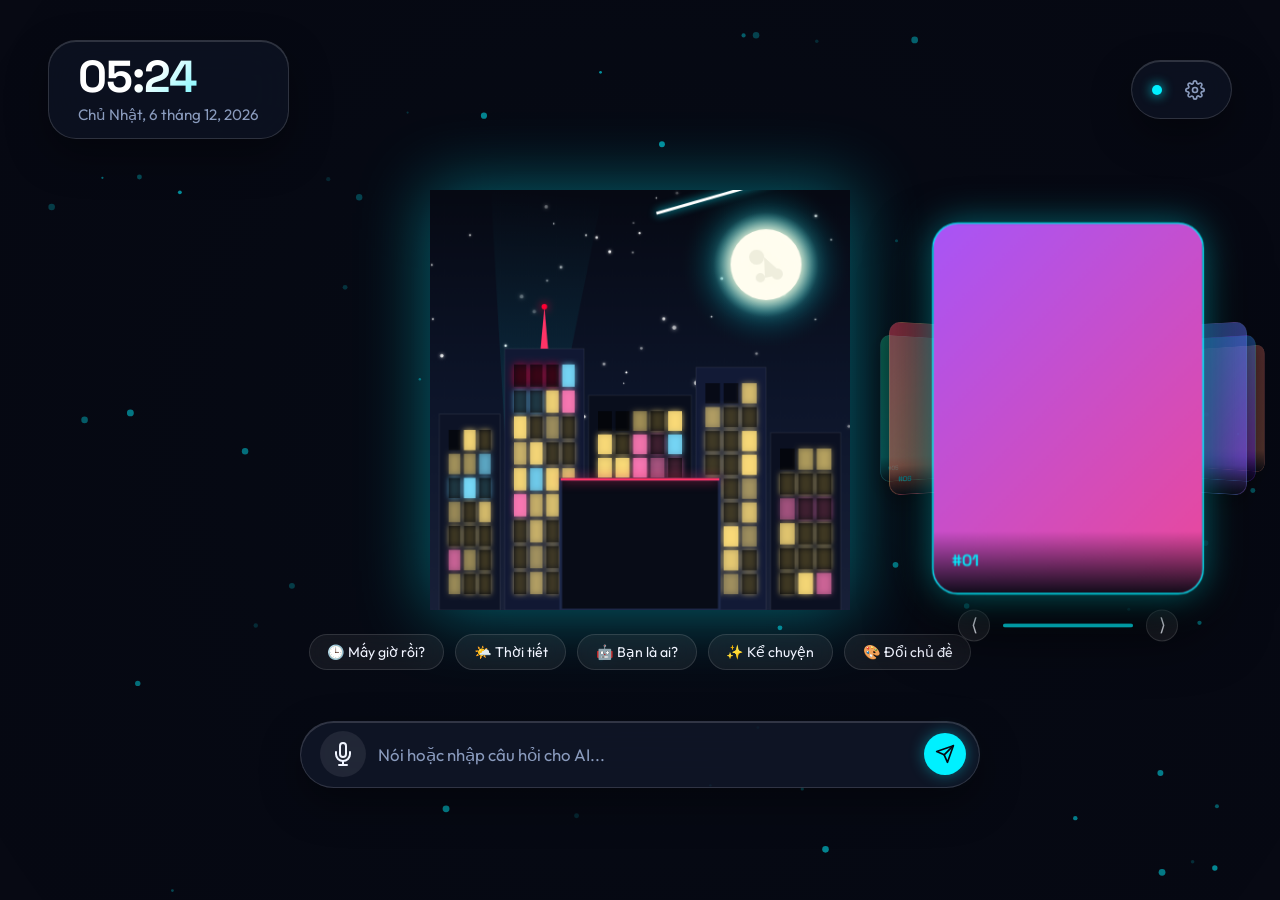
==== commit 5632e4d2: "ok" ====
--- a/AmazingDesktop.app/Contents/Resources/web/index.html
+++ b/AmazingDesktop.app/Contents/Resources/web/index.html
@@ -150,6 +150,15 @@
                 </div>
 
                 <div class="setting-group">
+                    <label>Nhân vật AI (Companion Character)</label>
+                    <div class="character-options">
+                        <button class="character-btn active" data-character="spiderman">Người Nhện (Spider-Man) 🕷️</button>
+                        <button class="character-btn" data-character="hologram">Hologram Orb 🔮</button>
+                        <button class="character-btn" data-character="minion">Minion Moon 🍌</button>
+                    </div>
+                </div>
+
+                <div class="setting-group">
                     <label for="particleDensity">Mật độ hạt hiệu ứng</label>
                     <input type="range" id="particleDensity" min="20" max="120" value="60">
                 </div>
@@ -166,6 +175,8 @@
     <script src="js/ai.js"></script>
     <script src="js/voice.js"></script>
     <script src="js/character.js"></script>
+    <script src="js/minion_old.js"></script>
+    <script src="js/spiderman.js"></script>
     <script src="js/slider.js"></script>
     <script src="js/app.js"></script>
 </body>
--- a/AmazingDesktop.app/Contents/Resources/web/css/style.css
+++ b/AmazingDesktop.app/Contents/Resources/web/css/style.css
@@ -446,13 +446,14 @@
     position: fixed;
     right: 2rem;
     top: 50%;
-    transform: translateY(-55%);
+    transform: translateY(-50%);
     width: 360px;
-    height: 480px;
+    height: auto;
     padding: 0;
     display: flex;
     flex-direction: column;
-    justify-content: space-between;
+    align-items: center;
+    gap: 0.8rem;
     z-index: 15;
     background: transparent;
     border: none;
@@ -494,7 +495,7 @@
 /* 3D Perspective Stage */
 .slider-3d-stage {
     width: 100%;
-    height: 310px;
+    height: 300px;
     perspective: 800px;
     position: relative;
     display: flex;
@@ -572,12 +573,14 @@
     text-overflow: ellipsis;
 }
 
-/* Slider Controls & 5-Second Progress Track */
+/* Slider Controls & Progress Track */
 .slider-widget-footer {
+    width: 220px;
     display: flex;
     flex-direction: column;
-    gap: 0.4rem;
-    align-items: center;
+    gap: 0.5rem;
+    align-items: center;
+    margin-top: 2.4rem; /* Safely clears the bottom edge of the scaled 3D card */
 }
 
 .slider-controls {
@@ -666,13 +669,13 @@
     color: var(--text-muted);
 }
 
-.theme-options {
+.theme-options, .character-options {
     display: grid;
     grid-template-columns: repeat(2, 1fr);
     gap: 0.6rem;
 }
 
-.theme-btn {
+.theme-btn, .character-btn {
     padding: 0.6rem;
     background: rgba(255, 255, 255, 0.05);
     border: 1px solid rgba(255, 255, 255, 0.12);
@@ -684,7 +687,8 @@
     transition: all 0.2s ease;
 }
 
-.theme-btn.active, .theme-btn:hover {
+.theme-btn.active, .theme-btn:hover,
+.character-btn.active, .character-btn:hover {
     border-color: var(--primary-color);
     background: rgba(255, 255, 255, 0.15);
     color: var(--primary-color);
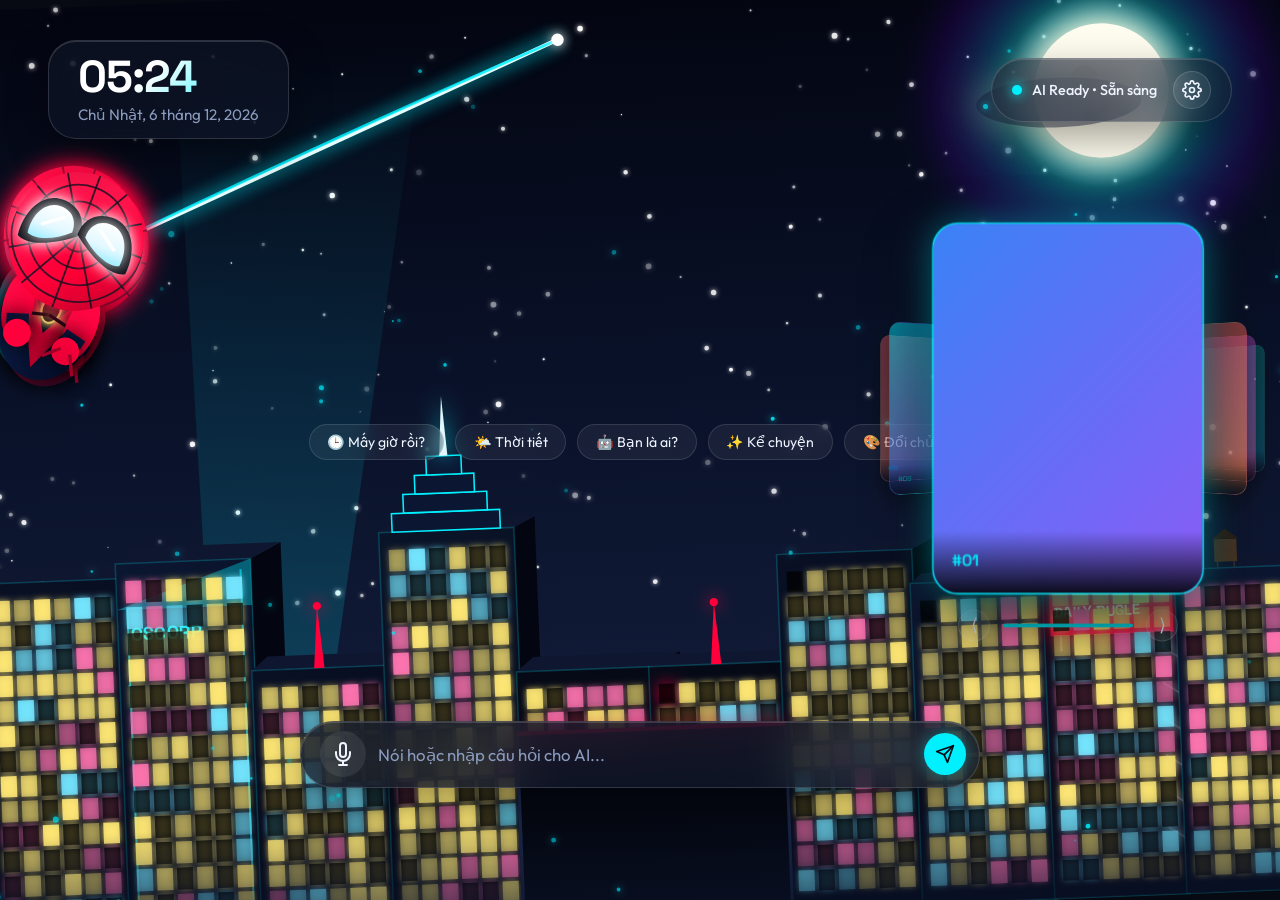
==== commit ade86b0b: "Fix Hologram character visibility in native app bundle & sync resources" ====
--- a/AmazingDesktop.app/Contents/Resources/web/index.html
+++ b/AmazingDesktop.app/Contents/Resources/web/index.html
@@ -32,7 +32,7 @@
             <div class="ai-status-widget glass-card">
                 <div class="status-indicator" id="statusIndicator">
                     <span class="status-dot"></span>
-                    <!-- <span class="status-text" id="statusText">AI Ready • Sẵn sàng nghe</span> -->
+                    <span class="status-text" id="statusText">AI Ready • Sẵn sàng</span>
                 </div>
                 <button class="settings-toggle-btn" id="settingsToggleBtn" title="Cài đặt & Theme">
                     <svg width="20" height="20" viewBox="0 0 24 24" fill="none" stroke="currentColor" stroke-width="2"
--- a/AmazingDesktop.app/Contents/Resources/web/css/style.css
+++ b/AmazingDesktop.app/Contents/Resources/web/css/style.css
@@ -113,11 +113,15 @@
     justify-content: space-between;
     align-items: center;
     width: 100%;
+    position: relative;
+    z-index: 9999;
+    pointer-events: auto;
 }
 
 .clock-widget {
     padding: 0.9rem 1.8rem;
     border-radius: var(--radius-lg);
+    pointer-events: auto;
 }
 
 .time-display {
@@ -150,6 +154,9 @@
     gap: 1rem;
     padding: 0.75rem 1.25rem;
     border-radius: var(--radius-full);
+    position: relative;
+    z-index: 9999;
+    pointer-events: auto;
 }
 
 .status-indicator {
@@ -179,22 +186,27 @@
 }
 
 .settings-toggle-btn {
-    background: transparent;
-    border: none;
-    color: var(--text-muted);
-    cursor: pointer;
-    display: flex;
-    align-items: center;
-    justify-content: center;
-    padding: 0.4rem;
+    background: rgba(255, 255, 255, 0.08);
+    border: 1px solid rgba(255, 255, 255, 0.15);
+    color: var(--text-main);
+    cursor: pointer;
+    display: flex;
+    align-items: center;
+    justify-content: center;
+    padding: 0.5rem;
     border-radius: 50%;
     transition: all 0.2s ease;
+    position: relative;
+    z-index: 10000;
+    pointer-events: auto;
 }
 
 .settings-toggle-btn:hover {
     color: var(--primary-color);
-    background: rgba(255, 255, 255, 0.08);
+    border-color: var(--primary-color);
+    background: rgba(255, 255, 255, 0.2);
     transform: rotate(45deg);
+    box-shadow: 0 0 15px var(--primary-glow);
 }
 
 /* Center Character Stage */
@@ -251,6 +263,24 @@
     display: flex;
     align-items: center;
     justify-content: center;
+    transition: all 0.4s ease;
+}
+
+.avatar-canvas-wrapper.fullscreen-mode {
+    position: fixed;
+    top: 0;
+    left: 0;
+    width: 100vw;
+    height: 100vh;
+    z-index: 0;
+    pointer-events: none;
+}
+
+.avatar-canvas-wrapper.fullscreen-mode #characterCanvas {
+    width: 100vw;
+    height: 100vh;
+    filter: none;
+    pointer-events: auto;
 }
 
 #characterCanvas {
@@ -400,7 +430,7 @@
     transform: translate(-50%, -50%) scale(0.9);
     width: 90%;
     max-width: 480px;
-    z-index: 100;
+    z-index: 20000;
     opacity: 0;
     pointer-events: none;
     transition: all 0.35s cubic-bezier(0.16, 1, 0.3, 1);
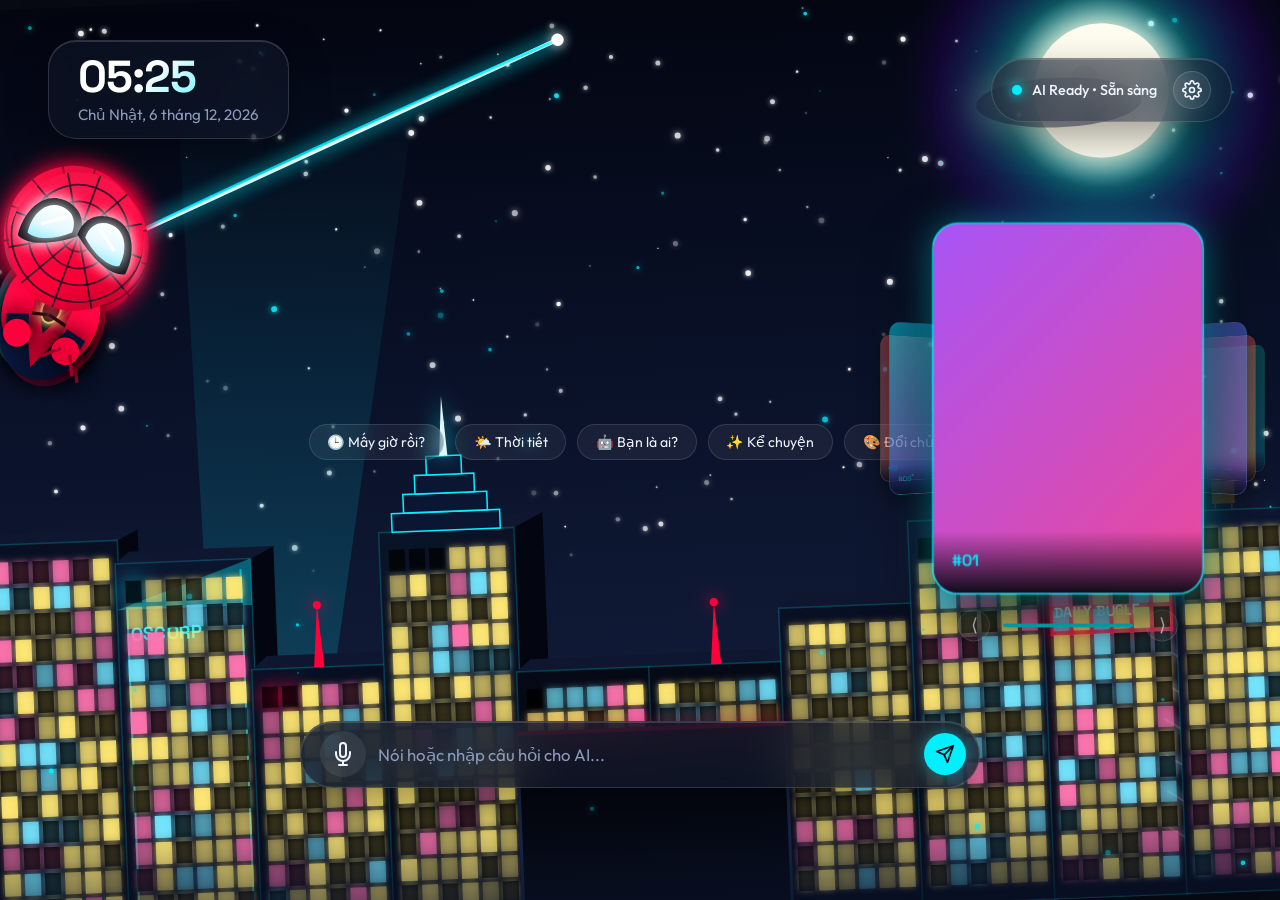
==== commit 5f4192be: "ok" ====
--- a/AmazingDesktop.app/Contents/Resources/web/index.html
+++ b/AmazingDesktop.app/Contents/Resources/web/index.html
@@ -153,6 +153,7 @@
                     <label>Nhân vật AI (Companion Character)</label>
                     <div class="character-options">
                         <button class="character-btn active" data-character="spiderman">Người Nhện (Spider-Man) 🕷️</button>
+                        <button class="character-btn" data-character="chase">Spider-Man vs Venom (Rượt Bắt) 🕷️⚡</button>
                         <button class="character-btn" data-character="hologram">Hologram Orb 🔮</button>
                         <button class="character-btn" data-character="minion">Minion Moon 🍌</button>
                     </div>
@@ -177,6 +178,7 @@
     <script src="js/character.js"></script>
     <script src="js/minion_old.js"></script>
     <script src="js/spiderman.js"></script>
+    <script src="js/spider_chase.js"></script>
     <script src="js/slider.js"></script>
     <script src="js/app.js"></script>
 </body>
